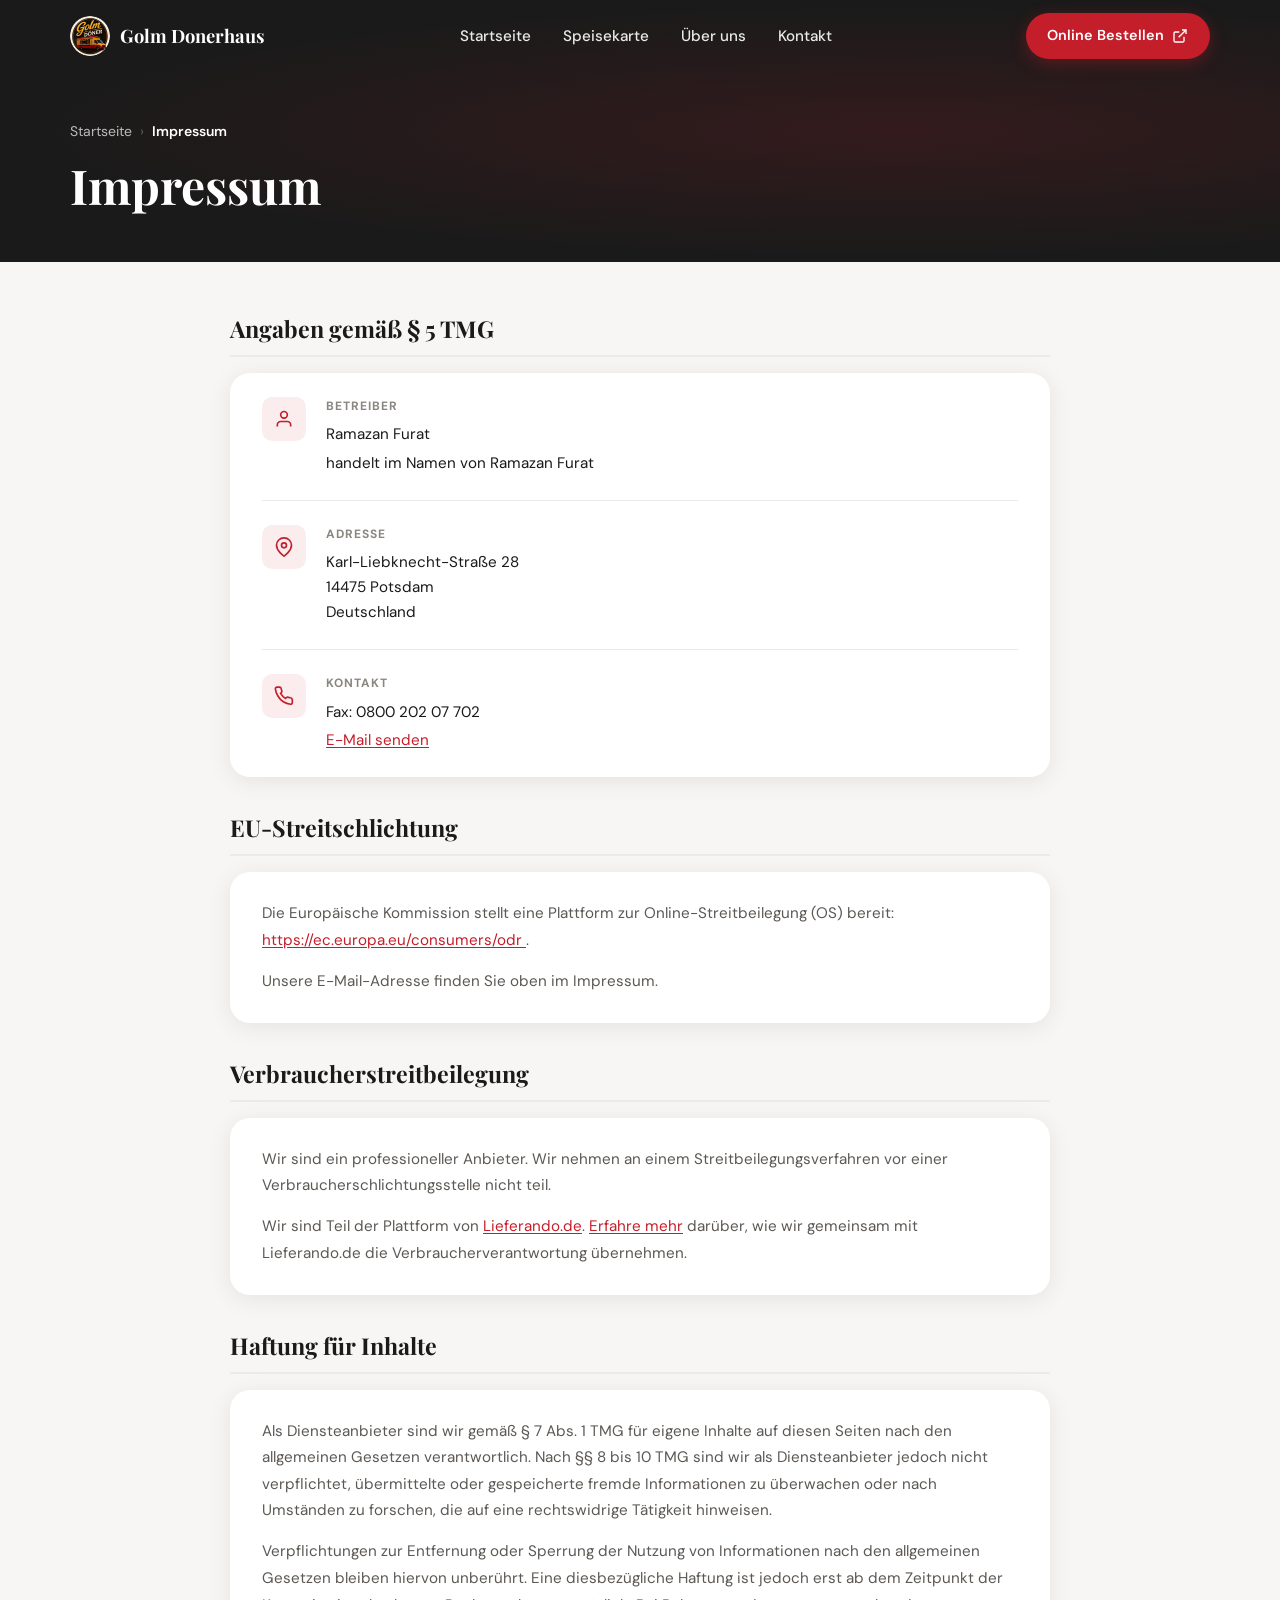
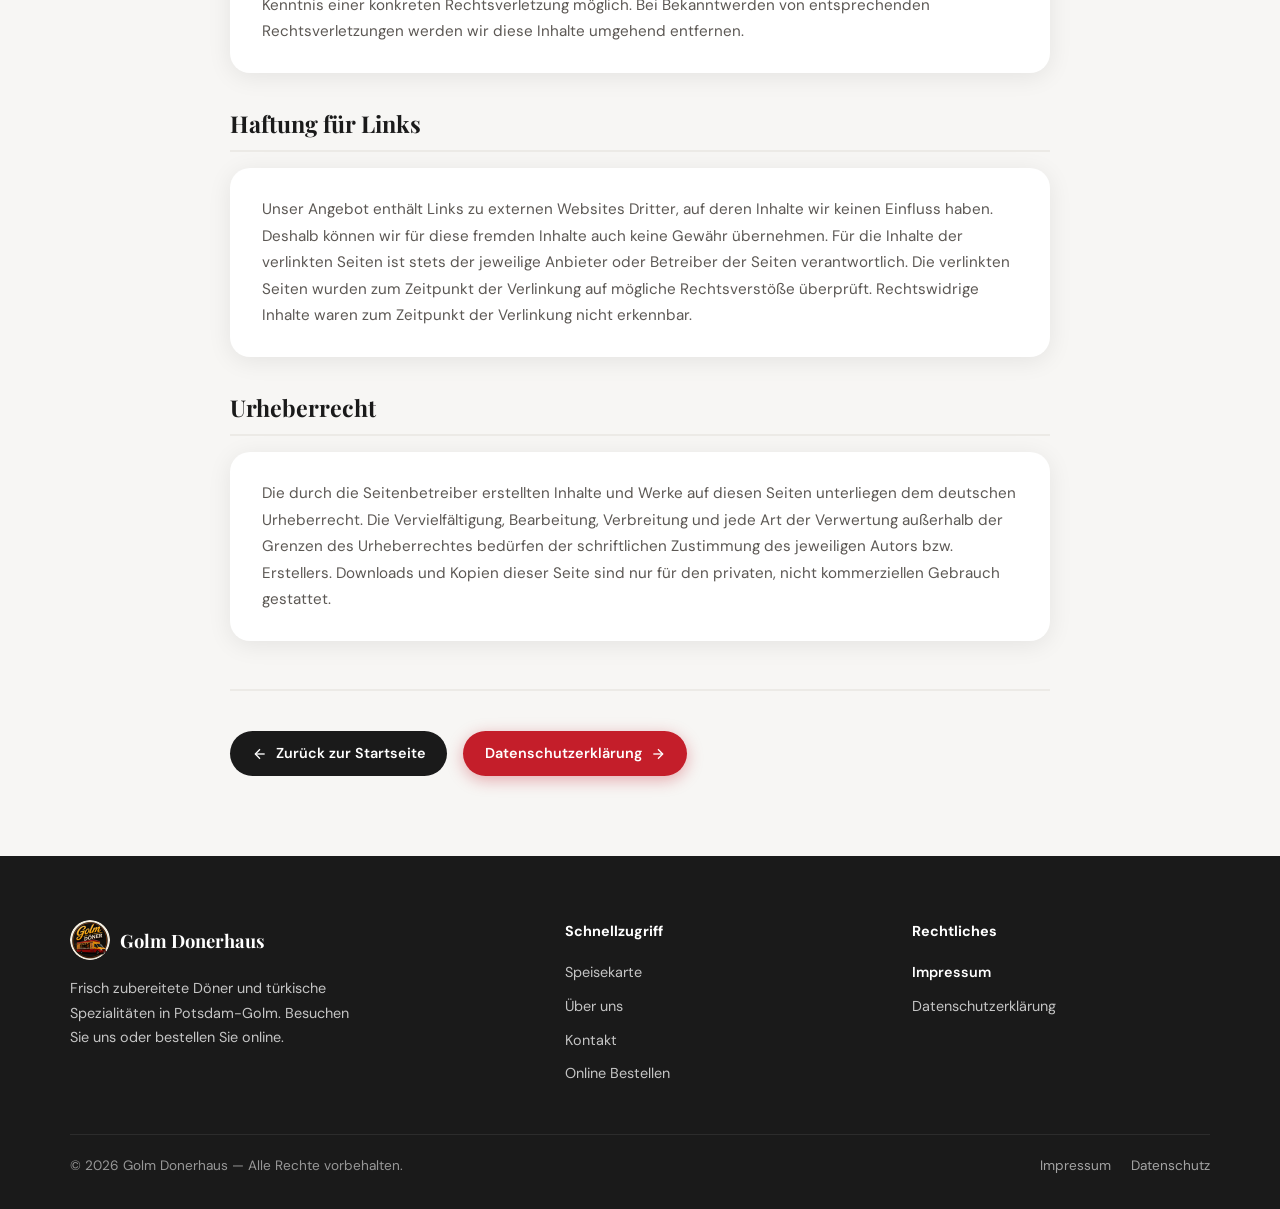
==== impressum/index.html @ 00833221 "Add Impressum and Datenschutzerklärung pages with Ramazan Furat info" ====
<!DOCTYPE html>
<html lang="de">
  <head>
    <meta charset="UTF-8" />
    <meta name="viewport" content="width=device-width, initial-scale=1.0" />
    <meta
      name="description"
      content="Impressum von Golm Donerhaus – Ramazan Furat, Karl-Liebknecht-Straße 28, 14475 Potsdam."
    />
    <title>Impressum | Golm Donerhaus</title>
    <link rel="icon" href="../images/logo-circle.png" type="image/png" />
    <link rel="apple-touch-icon" href="../images/logo-circle.png" />
    <link rel="preconnect" href="https://fonts.googleapis.com" />
    <link rel="preconnect" href="https://fonts.gstatic.com" crossorigin />
    <link
      href="https://fonts.googleapis.com/css2?family=DM+Sans:ital,opsz,wght@0,9..40,400;0,9..40,500;0,9..40,600;0,9..40,700;1,9..40,400&family=Playfair+Display:wght@600;700&display=swap"
      rel="stylesheet"
    />
    <link rel="stylesheet" href="../css/style.css" />
    <link rel="stylesheet" href="../css/legal.css" />
  </head>
  <body>
    <header class="site-header scrolled">
      <div class="container header-inner">
        <a href="../" class="logo">
          <img
            class="logo-mark"
            src="../images/logo-circle.png"
            alt="Golm Donerhaus"
            width="40"
            height="40"
          />
          <span>Golm Donerhaus</span>
        </a>

        <button
          class="nav-toggle"
          type="button"
          aria-label="Menü öffnen"
          aria-expanded="false"
        >
          <span></span>
          <span></span>
          <span></span>
        </button>

        <nav class="nav-links" aria-label="Hauptnavigation">
          <a href="../">Startseite</a>
          <a href="../#speisekarte">Speisekarte</a>
          <a href="../#ueber-uns">Über uns</a>
          <a href="../#kontakt">Kontakt</a>
          <a class="btn btn-primary btn-order-mobile" id="order-link-mobile" href="https://www.lieferando.de/speisekarte/golm-dner-haus?shipping=pickup" target="_blank" rel="noopener noreferrer">Online Bestellen</a>
        </nav>

        <a class="btn btn-primary header-cta-desktop" id="order-link-desktop" href="https://www.lieferando.de/speisekarte/golm-dner-haus?shipping=pickup" target="_blank" rel="noopener noreferrer">
          Online Bestellen
          <svg xmlns="http://www.w3.org/2000/svg" viewBox="0 0 24 24" fill="none" stroke="currentColor" stroke-width="2" aria-hidden="true">
            <path d="M18 13v6a2 2 0 0 1-2 2H5a2 2 0 0 1-2-2V8a2 2 0 0 1 2-2h6"></path>
            <polyline points="15 3 21 3 21 9"></polyline>
            <line x1="10" y1="14" x2="21" y2="3"></line>
          </svg>
        </a>
      </div>
    </header>

    <main class="legal-main">
      <div class="legal-hero">
        <div class="container">
          <nav class="breadcrumb" aria-label="Brotkrümel">
            <a href="../">Startseite</a>
            <span aria-hidden="true">›</span>
            <span aria-current="page">Impressum</span>
          </nav>
          <h1>Impressum</h1>
        </div>
      </div>

      <div class="container legal-content">

        <section class="legal-section">
          <h2>Angaben gemäß § 5 TMG</h2>
          <div class="legal-card">
            <div class="legal-info-row">
              <div class="legal-icon" aria-hidden="true">
                <svg xmlns="http://www.w3.org/2000/svg" viewBox="0 0 24 24" fill="none" stroke="currentColor" stroke-width="2">
                  <path d="M20 21v-2a4 4 0 0 0-4-4H8a4 4 0 0 0-4 4v2"></path>
                  <circle cx="12" cy="7" r="4"></circle>
                </svg>
              </div>
              <div>
                <h3>Betreiber</h3>
                <p>Ramazan Furat</p>
                <p>handelt im Namen von Ramazan Furat</p>
              </div>
            </div>
            <div class="legal-info-row">
              <div class="legal-icon" aria-hidden="true">
                <svg xmlns="http://www.w3.org/2000/svg" viewBox="0 0 24 24" fill="none" stroke="currentColor" stroke-width="2">
                  <path d="M21 10c0 7-9 13-9 13s-9-6-9-13a9 9 0 0 1 18 0z"></path>
                  <circle cx="12" cy="10" r="3"></circle>
                </svg>
              </div>
              <div>
                <h3>Adresse</h3>
                <address>
                  Karl-Liebknecht-Straße 28<br />
                  14475 Potsdam<br />
                  Deutschland
                </address>
              </div>
            </div>
            <div class="legal-info-row">
              <div class="legal-icon" aria-hidden="true">
                <svg xmlns="http://www.w3.org/2000/svg" viewBox="0 0 24 24" fill="none" stroke="currentColor" stroke-width="2">
                  <path d="M22 16.92v3a2 2 0 0 1-2.18 2 19.79 19.79 0 0 1-8.63-3.07A19.5 19.5 0 0 1 4.69 12a19.79 19.79 0 0 1-3.07-8.67A2 2 0 0 1 3.6 1.27h3a2 2 0 0 1 2 1.72 12.84 12.84 0 0 0 .7 2.81 2 2 0 0 1-.45 2.11L7.91 8.91a16 16 0 0 0 6 6l1-1.06a2 2 0 0 1 2.11-.45 12.84 12.84 0 0 0 2.81.7A2 2 0 0 1 21.73 16l.19.92z"></path>
                </svg>
              </div>
              <div>
                <h3>Kontakt</h3>
                <p>Fax: 0800 202 07 702</p>
                <p>
                  <a href="mailto:info@golmdoenerhaus-potsdam.de" class="legal-link">E-Mail senden</a>
                </p>
              </div>
            </div>
          </div>
        </section>

        <section class="legal-section">
          <h2>EU-Streitschlichtung</h2>
          <div class="legal-card legal-card-plain">
            <p>
              Die Europäische Kommission stellt eine Plattform zur Online-Streitbeilegung (OS) bereit:
              <a href="https://ec.europa.eu/consumers/odr/" target="_blank" rel="noopener noreferrer" class="legal-link">
                https://ec.europa.eu/consumers/odr
              </a>.
            </p>
            <p>
              Unsere E-Mail-Adresse finden Sie oben im Impressum.
            </p>
          </div>
        </section>

        <section class="legal-section">
          <h2>Verbraucherstreitbeilegung</h2>
          <div class="legal-card legal-card-plain">
            <p>
              Wir sind ein professioneller Anbieter. Wir nehmen an einem Streitbeilegungsverfahren vor einer
              Verbraucherschlichtungsstelle nicht teil.
            </p>
            <p>
              Wir sind Teil der Plattform von
              <a href="https://www.lieferando.de" target="_blank" rel="noopener noreferrer" class="legal-link">Lieferando.de</a>.
              <a href="https://www.lieferando.de/kundenservice/artikel/welchen-status-haben-die-gelisteten-restaurants?stripMe=true"
                target="_blank" rel="noopener noreferrer" class="legal-link">Erfahre mehr</a>
              darüber, wie wir gemeinsam mit Lieferando.de die Verbraucherverantwortung übernehmen.
            </p>
          </div>
        </section>

        <section class="legal-section">
          <h2>Haftung für Inhalte</h2>
          <div class="legal-card legal-card-plain">
            <p>
              Als Diensteanbieter sind wir gemäß § 7 Abs. 1 TMG für eigene Inhalte auf diesen Seiten nach den
              allgemeinen Gesetzen verantwortlich. Nach §§ 8 bis 10 TMG sind wir als Diensteanbieter jedoch nicht
              verpflichtet, übermittelte oder gespeicherte fremde Informationen zu überwachen oder nach Umständen
              zu forschen, die auf eine rechtswidrige Tätigkeit hinweisen.
            </p>
            <p>
              Verpflichtungen zur Entfernung oder Sperrung der Nutzung von Informationen nach den allgemeinen
              Gesetzen bleiben hiervon unberührt. Eine diesbezügliche Haftung ist jedoch erst ab dem Zeitpunkt der
              Kenntnis einer konkreten Rechtsverletzung möglich. Bei Bekanntwerden von entsprechenden
              Rechtsverletzungen werden wir diese Inhalte umgehend entfernen.
            </p>
          </div>
        </section>

        <section class="legal-section">
          <h2>Haftung für Links</h2>
          <div class="legal-card legal-card-plain">
            <p>
              Unser Angebot enthält Links zu externen Websites Dritter, auf deren Inhalte wir keinen Einfluss
              haben. Deshalb können wir für diese fremden Inhalte auch keine Gewähr übernehmen. Für die Inhalte
              der verlinkten Seiten ist stets der jeweilige Anbieter oder Betreiber der Seiten verantwortlich.
              Die verlinkten Seiten wurden zum Zeitpunkt der Verlinkung auf mögliche Rechtsverstöße überprüft.
              Rechtswidrige Inhalte waren zum Zeitpunkt der Verlinkung nicht erkennbar.
            </p>
          </div>
        </section>

        <section class="legal-section">
          <h2>Urheberrecht</h2>
          <div class="legal-card legal-card-plain">
            <p>
              Die durch die Seitenbetreiber erstellten Inhalte und Werke auf diesen Seiten unterliegen dem
              deutschen Urheberrecht. Die Vervielfältigung, Bearbeitung, Verbreitung und jede Art der Verwertung
              außerhalb der Grenzen des Urheberrechtes bedürfen der schriftlichen Zustimmung des jeweiligen
              Autors bzw. Erstellers. Downloads und Kopien dieser Seite sind nur für den privaten, nicht
              kommerziellen Gebrauch gestattet.
            </p>
          </div>
        </section>

        <div class="legal-back">
          <a href="../" class="btn btn-dark">
            <svg xmlns="http://www.w3.org/2000/svg" viewBox="0 0 24 24" fill="none" stroke="currentColor" stroke-width="2" aria-hidden="true" style="width:16px;height:16px;">
              <line x1="19" y1="12" x2="5" y2="12"></line>
              <polyline points="12 19 5 12 12 5"></polyline>
            </svg>
            Zurück zur Startseite
          </a>
          <a href="../datenschutz/" class="btn btn-primary">
            Datenschutzerklärung
            <svg xmlns="http://www.w3.org/2000/svg" viewBox="0 0 24 24" fill="none" stroke="currentColor" stroke-width="2" aria-hidden="true" style="width:16px;height:16px;">
              <line x1="5" y1="12" x2="19" y2="12"></line>
              <polyline points="12 5 19 12 12 19"></polyline>
            </svg>
          </a>
        </div>

      </div>
    </main>

    <footer class="site-footer">
      <div class="container">
        <div class="footer-grid">
          <div class="footer-brand">
            <a href="../" class="logo">
              <img
                class="logo-mark"
                src="../images/logo-circle.png"
                alt="Golm Donerhaus"
                width="40"
                height="40"
              />
              <span>Golm Donerhaus</span>
            </a>
            <p>
              Frisch zubereitete Döner und türkische Spezialitäten in Potsdam-Golm.
              Besuchen Sie uns oder bestellen Sie online.
            </p>
          </div>
          <div class="footer-col">
            <h4>Schnellzugriff</h4>
            <ul>
              <li><a href="../#speisekarte">Speisekarte</a></li>
              <li><a href="../#ueber-uns">Über uns</a></li>
              <li><a href="../#kontakt">Kontakt</a></li>
              <li><a href="https://www.lieferando.de/speisekarte/golm-dner-haus?shipping=pickup" target="_blank" rel="noopener noreferrer">Online Bestellen</a></li>
            </ul>
          </div>
          <div class="footer-col">
            <h4>Rechtliches</h4>
            <ul>
              <li><a href="../impressum/" class="active-link">Impressum</a></li>
              <li><a href="../datenschutz/">Datenschutzerklärung</a></li>
            </ul>
          </div>
        </div>
        <div class="footer-bottom">
          <span>© 2026 Golm Donerhaus — Alle Rechte vorbehalten.</span>
          <span class="footer-legal-links">
            <a href="../impressum/">Impressum</a>
            <a href="../datenschutz/">Datenschutz</a>
          </span>
        </div>
      </div>
    </footer>

    <div class="nav-backdrop" id="nav-backdrop"></div>
    <script src="../js/site-base.js"></script>
    <script>
      // Simple nav toggle for sub-pages
      const toggle = document.querySelector('.nav-toggle');
      const nav = document.querySelector('.nav-links');
      const backdrop = document.getElementById('nav-backdrop');
      const closeNav = () => {
        nav?.classList.remove('open');
        backdrop?.classList.remove('open');
        toggle?.setAttribute('aria-expanded', 'false');
        document.body.classList.remove('nav-open');
      };
      toggle?.addEventListener('click', () => {
        const open = nav?.classList.toggle('open');
        backdrop?.classList.toggle('open', open);
        toggle.setAttribute('aria-expanded', open ? 'true' : 'false');
        document.body.classList.toggle('nav-open', open);
      });
      backdrop?.addEventListener('click', closeNav);
      document.querySelectorAll('.nav-links a').forEach(a => a.addEventListener('click', closeNav));

      // Scroll header
      const header = document.querySelector('.site-header');
      window.addEventListener('scroll', () => {
        header?.classList.toggle('scrolled', window.scrollY > 40);
      }, { passive: true });
    </script>
  </body>
</html>
---- css/style.css ----
:root {
  --red: #c41e2a;
  --red-dark: #9e1520;
  --red-light: #e83545;
  --orange: #e85d2c;
  --dark: #1a1a1a;
  --dark-soft: #2d2d2d;
  --gray-100: #f7f6f4;
  --gray-200: #eceae6;
  --gray-400: #8a8680;
  --gray-600: #5c5854;
  --white: #ffffff;
  --shadow: 0 4px 24px rgba(0, 0, 0, 0.08);
  --shadow-lg: 0 12px 48px rgba(0, 0, 0, 0.12);
  --radius: 12px;
  --radius-lg: 20px;
  --font-sans: "DM Sans", system-ui, sans-serif;
  --font-serif: "Playfair Display", Georgia, serif;
  --header-h: 72px;
}

*,
*::before,
*::after {
  box-sizing: border-box;
  margin: 0;
  padding: 0;
}

html {
  scroll-behavior: smooth;
  scroll-padding-top: calc(var(--header-h) + 16px);
}

body {
  font-family: var(--font-sans);
  color: var(--dark);
  background: var(--white);
  line-height: 1.6;
  -webkit-font-smoothing: antialiased;
}

body.nav-open {
  overflow: hidden;
}

img {
  max-width: 100%;
  height: auto;
  display: block;
}

a {
  color: inherit;
  text-decoration: none;
}

ul {
  list-style: none;
}

.container {
  width: min(1140px, 100% - 2rem);
  margin-inline: auto;
}

/* Header */
.site-header {
  position: fixed;
  top: 0;
  left: 0;
  right: 0;
  z-index: 1000;
  height: var(--header-h);
  transition: background 0.3s, box-shadow 0.3s, backdrop-filter 0.3s;
}

.site-header.scrolled {
  background: rgba(26, 26, 26, 0.92);
  backdrop-filter: blur(12px);
  box-shadow: 0 2px 20px rgba(0, 0, 0, 0.15);
}

/* Navigation Backdrop Overlay */
.nav-backdrop {
  position: fixed;
  inset: 0;
  background: rgba(0, 0, 0, 0.6);
  backdrop-filter: blur(4px);
  z-index: 999;
  opacity: 0;
  visibility: hidden;
  transition: opacity 0.3s ease, visibility 0.3s ease;
}

.nav-backdrop.open {
  opacity: 1;
  visibility: visible;
}

.header-inner {
  display: flex;
  align-items: center;
  justify-content: space-between;
  height: var(--header-h);
  gap: 1rem;
}

.logo {
  display: flex;
  align-items: center;
  gap: 0.65rem;
  font-family: var(--font-serif);
  font-size: 1.15rem;
  font-weight: 700;
  color: var(--white);
  white-space: nowrap;
}

.logo-mark {
  width: 40px;
  height: 40px;
  border-radius: 50%;
  object-fit: cover;
  flex-shrink: 0;
  display: block;
}

.nav-links {
  display: flex;
  align-items: center;
  gap: 2rem;
}

.nav-links a {
  color: rgba(255, 255, 255, 0.9);
  font-size: 0.95rem;
  font-weight: 500;
  transition: color 0.2s;
}

.nav-links a:hover {
  color: var(--white);
}

.nav-toggle {
  display: none;
  flex-direction: column;
  gap: 5px;
  background: none;
  border: none;
  cursor: pointer;
  padding: 8px;
  z-index: 1002;
}

.nav-toggle span {
  display: block;
  width: 24px;
  height: 2px;
  background: var(--white);
  border-radius: 2px;
  transition: transform 0.3s, opacity 0.3s;
}

.nav-toggle[aria-expanded="true"] span:nth-child(1) {
  transform: translateY(7px) rotate(45deg);
}

.nav-toggle[aria-expanded="true"] span:nth-child(2) {
  opacity: 0;
}

.nav-toggle[aria-expanded="true"] span:nth-child(3) {
  transform: translateY(-7px) rotate(-45deg);
}

.btn {
  display: inline-flex;
  align-items: center;
  justify-content: center;
  gap: 0.5rem;
  padding: 0.7rem 1.35rem;
  border-radius: 999px;
  font-weight: 600;
  font-size: 0.9rem;
  border: none;
  cursor: pointer;
  transition: transform 0.2s, box-shadow 0.2s, background 0.2s;
  white-space: nowrap;
}

.btn:hover {
  transform: translateY(-1px);
}

.btn-primary {
  background: var(--red);
  color: var(--white);
  box-shadow: 0 4px 16px rgba(196, 30, 42, 0.35);
}

.btn-primary:hover {
  background: var(--red-light);
}

.btn-outline {
  background: rgba(255, 255, 255, 0.12);
  color: var(--white);
  border: 1.5px solid rgba(255, 255, 255, 0.5);
  backdrop-filter: blur(4px);
}

.btn-outline:hover {
  background: rgba(255, 255, 255, 0.2);
  border-color: var(--white);
}

.btn-dark {
  background: var(--dark);
  color: var(--white);
}

.btn-dark:hover {
  background: var(--dark-soft);
}

.btn svg {
  width: 16px;
  height: 16px;
}

/* Hero */
.hero {
  position: relative;
  min-height: 100svh;
  display: flex;
  align-items: center;
  padding-top: var(--header-h);
  overflow: hidden;
}

.hero-bg {
  position: absolute;
  inset: 0;
  background: url("../images/hero/truck.png") center / cover no-repeat;
}

.hero-bg::after {
  content: "";
  position: absolute;
  inset: 0;
  background: linear-gradient(
    105deg,
    rgba(26, 26, 26, 0.88) 0%,
    rgba(26, 26, 26, 0.55) 45%,
    rgba(26, 26, 26, 0.35) 100%
  );
}

.hero-content {
  position: relative;
  z-index: 1;
  padding: 3rem 0 5rem;
  max-width: 640px;
}

.hero-badge {
  display: inline-flex;
  align-items: center;
  gap: 0.4rem;
  padding: 0.4rem 0.9rem;
  background: rgba(255, 255, 255, 0.12);
  border: 1px solid rgba(255, 255, 255, 0.2);
  border-radius: 999px;
  color: var(--white);
  font-size: 0.85rem;
  margin-bottom: 1.25rem;
  backdrop-filter: blur(8px);
}

.hero-badge svg {
  width: 14px;
  height: 14px;
  color: var(--red-light);
}

.hero h1 {
  font-family: var(--font-serif);
  font-size: clamp(2.5rem, 6vw, 4rem);
  font-weight: 700;
  color: var(--white);
  line-height: 1.1;
  margin-bottom: 1rem;
}

.hero h1 .accent {
  color: var(--orange);
}

.hero-text {
  color: rgba(255, 255, 255, 0.88);
  font-size: 1.05rem;
  max-width: 520px;
  margin-bottom: 2rem;
}

.hero-actions {
  display: flex;
  flex-wrap: wrap;
  gap: 0.75rem;
  margin-bottom: 2.5rem;
}

.hero-meta {
  display: flex;
  flex-wrap: wrap;
  gap: 1.5rem 2.5rem;
  color: rgba(255, 255, 255, 0.85);
  font-size: 0.9rem;
}

.hero-meta-item {
  display: flex;
  align-items: center;
  gap: 0.5rem;
}

.hero-meta svg {
  width: 18px;
  height: 18px;
  color: var(--red-light);
  flex-shrink: 0;
}

/* Section common */
.section {
  padding: 5rem 0;
}

.section-label {
  display: block;
  font-size: 0.75rem;
  font-weight: 700;
  letter-spacing: 0.12em;
  text-transform: uppercase;
  color: var(--red);
  margin-bottom: 0.5rem;
}

.section-title {
  font-family: var(--font-serif);
  font-size: clamp(2rem, 4vw, 2.75rem);
  font-weight: 700;
  color: var(--dark);
  margin-bottom: 0.75rem;
}

.section-subtitle {
  color: var(--gray-600);
  font-size: 1.05rem;
  max-width: 560px;
}

.section-header {
  text-align: center;
  margin-bottom: 3rem;
}

.section-header .section-subtitle {
  margin-inline: auto;
}

/* Menu */
.menu-section {
  background: var(--gray-100);
}

.menu-nav-wrap {
  position: sticky;
  top: var(--header-h);
  z-index: 50;
  background: var(--gray-100);
  padding: 1rem 0;
  margin-bottom: 2rem;
  border-bottom: 1px solid var(--gray-200);
}

.menu-nav {
  display: flex;
  gap: 0.5rem;
  overflow-x: auto;
  padding-bottom: 0.25rem;
  scrollbar-width: none;
  -ms-overflow-style: none;
}

.menu-nav::-webkit-scrollbar {
  display: none;
}

.menu-pill {
  flex-shrink: 0;
  padding: 0.55rem 1.1rem;
  border-radius: 999px;
  border: none;
  background: var(--white);
  color: var(--gray-600);
  font-family: inherit;
  font-size: 0.875rem;
  font-weight: 600;
  cursor: pointer;
  box-shadow: var(--shadow);
  transition: background 0.2s, color 0.2s, transform 0.2s;
}

.menu-pill:hover {
  color: var(--dark);
}

.menu-pill.active {
  background: var(--red);
  color: var(--white);
}

.menu-panel {
  display: grid;
  grid-template-columns: 1fr 1.15fr;
  gap: 2.5rem;
  align-items: start;
  background: var(--white);
  border-radius: var(--radius-lg);
  padding: 2rem;
  box-shadow: var(--shadow);
}

.menu-panel-visual {
  position: sticky;
  top: calc(var(--header-h) + 5rem);
}

.menu-panel-visual img {
  border-radius: var(--radius);
  aspect-ratio: 4/3;
  object-fit: cover;
  width: 100%;
  transition: opacity 0.25s ease;
}

.menu-panel-visual img.is-changing {
  opacity: 0.6;
}

.menu-category-title {
  font-family: var(--font-serif);
  font-size: 1.75rem;
  margin-bottom: 1.25rem;
  color: var(--dark);
}

.menu-panel-content {
  min-height: 280px;
}

.menu-list {
  display: flex;
  flex-direction: column;
}

.menu-item {
  display: flex;
  justify-content: space-between;
  align-items: flex-start;
  gap: 1rem;
  padding: 1rem 0;
  border-bottom: 1px solid var(--gray-200);
}

.menu-item:last-child {
  border-bottom: none;
}

.menu-item-name {
  display: block;
  font-weight: 600;
  font-size: 1rem;
  color: var(--dark);
}

.menu-item-desc {
  display: block;
  font-size: 0.85rem;
  color: var(--gray-400);
  margin-top: 0.15rem;
}

.menu-item-price {
  font-weight: 700;
  color: var(--red);
  font-size: 1rem;
  white-space: nowrap;
}

.menu-cta {
  text-align: center;
  margin-top: 2rem;
}

.menu-cta p {
  color: var(--gray-600);
  margin-bottom: 1rem;
}

/* About */
.about-grid {
  display: grid;
  grid-template-columns: 1fr 1fr;
  gap: 4rem;
  align-items: center;
}

.about-text p {
  color: var(--gray-600);
  margin-bottom: 1rem;
}

.features-grid {
  display: grid;
  grid-template-columns: 1fr 1fr;
  gap: 1.25rem;
  margin-top: 2rem;
}

.feature-card {
  padding: 1.25rem;
  background: var(--gray-100);
  border-radius: var(--radius);
}

.feature-icon {
  font-size: 1.5rem;
  margin-bottom: 0.5rem;
}

.feature-card h4 {
  font-size: 0.95rem;
  margin-bottom: 0.25rem;
}

.feature-card p {
  font-size: 0.85rem;
  color: var(--gray-400);
  margin: 0;
}

.about-gallery-duo {
  display: flex;
  flex-direction: column;
  gap: 1rem;
}

.about-gallery-duo img {
  border-radius: var(--radius-lg);
  object-fit: cover;
  width: 100%;
  aspect-ratio: 16/10;
}

/* Contact */
.contact-section {
  background: var(--gray-100);
}

.contact-grid {
  display: grid;
  grid-template-columns: 1.2fr 1fr;
  gap: 2.5rem;
  align-items: start;
}

.map-wrap {
  border-radius: var(--radius-lg);
  overflow: hidden;
  box-shadow: var(--shadow-lg);
  min-height: 380px;
  background: var(--gray-200);
}

.map-wrap iframe {
  width: 100%;
  height: 100%;
  min-height: 380px;
  border: 0;
}

.contact-cards {
  display: flex;
  flex-direction: column;
  gap: 1rem;
}

.contact-card {
  display: flex;
  gap: 1rem;
  padding: 1.25rem 1.5rem;
  background: var(--white);
  border-radius: var(--radius);
  box-shadow: var(--shadow);
}

.contact-card-icon {
  width: 44px;
  height: 44px;
  border-radius: 10px;
  background: rgba(196, 30, 42, 0.1);
  color: var(--red);
  display: grid;
  place-items: center;
  flex-shrink: 0;
}

.contact-card-icon svg {
  width: 20px;
  height: 20px;
}

.contact-card h4 {
  font-size: 0.8rem;
  font-weight: 700;
  text-transform: uppercase;
  letter-spacing: 0.05em;
  color: var(--gray-400);
  margin-bottom: 0.2rem;
}

.contact-card p,
.contact-card a {
  font-size: 0.95rem;
  color: var(--dark);
}

.contact-card a:hover {
  color: var(--red);
}

.contact-actions {
  display: flex;
  flex-wrap: wrap;
  gap: 0.75rem;
  margin-top: 0.5rem;
}

/* Footer */
.site-footer {
  background: var(--dark);
  color: rgba(255, 255, 255, 0.75);
  padding: 4rem 0 2rem;
}

.footer-grid {
  display: grid;
  grid-template-columns: 1.5fr 1fr 1fr;
  gap: 3rem;
  margin-bottom: 3rem;
}

.footer-brand .logo {
  margin-bottom: 1rem;
}

.footer-brand p {
  font-size: 0.9rem;
  line-height: 1.7;
  max-width: 280px;
}

.footer-col h4 {
  color: var(--white);
  font-size: 0.9rem;
  margin-bottom: 1rem;
}

.footer-col ul {
  display: flex;
  flex-direction: column;
  gap: 0.5rem;
}

.footer-col a {
  font-size: 0.9rem;
  transition: color 0.2s;
}

.footer-col a:hover {
  color: var(--white);
}

.footer-legal {
  padding-top: 2rem;
  margin-top: 0.5rem;
  border-top: 1px solid rgba(255, 255, 255, 0.1);
  font-size: 0.8rem;
  line-height: 1.65;
  color: rgba(255, 255, 255, 0.55);
  max-width: 52rem;
}

.footer-legal p + p {
  margin-top: 0.75rem;
}

.footer-legal a {
  color: rgba(255, 255, 255, 0.8);
  text-decoration: underline;
  text-underline-offset: 2px;
}

.footer-legal a:hover {
  color: var(--white);
}

.footer-bottom {
  padding-top: 1.25rem;
  margin-top: 1.25rem;
  border-top: 1px solid rgba(255, 255, 255, 0.08);
  display: flex;
  flex-wrap: wrap;
  justify-content: space-between;
  align-items: center;
  gap: 0.5rem;
  font-size: 0.85rem;
  color: rgba(255, 255, 255, 0.55);
}

.footer-legal-links {
  display: flex;
  gap: 1.25rem;
  font-size: 0.85rem;
}

.footer-legal-links a {
  color: rgba(255, 255, 255, 0.6);
  transition: color 0.2s;
}

.footer-legal-links a:hover {
  color: var(--white);
}

.footer-col a {
  color: rgba(255, 255, 255, 0.75);
  font-size: 0.9rem;
  transition: color 0.2s;
}

.footer-col a:hover {
  color: var(--white);
}

/* Responsive */
@media (max-width: 900px) {
  .menu-panel {
    grid-template-columns: 1fr;
  }

  .menu-panel-visual {
    position: static;
  }

  .about-grid,
  .contact-grid,
  .footer-grid {
    grid-template-columns: 1fr;
  }

  .about-gallery {
    order: -1;
  }

  .features-grid {
    grid-template-columns: 1fr;
  }
}

@media (max-width: 768px) {
  .nav-toggle {
    display: flex;
  }

  .nav-links {
    position: fixed;
    top: 0;
    bottom: 0;
    right: 0;
    left: auto;
    width: 300px;
    max-width: 85vw;
    height: 100vh;
    flex-direction: column;
    align-items: stretch;
    padding: 5rem 2rem 2rem;
    gap: 0;
    background: var(--dark);
    z-index: 1001;
    transform: translateX(100%);
    transition: transform 0.35s ease;
    box-shadow: -5px 0 25px rgba(0, 0, 0, 0.3);
  }

  .nav-links.open {
    transform: translateX(0);
  }

  .nav-links a {
    padding: 1rem 0;
    font-size: 1.1rem;
    border-bottom: 1px solid rgba(255, 255, 255, 0.08);
  }

  .header-cta-desktop {
    display: none;
  }

  .nav-links .btn-order-mobile {
    display: inline-flex;
    margin-top: 1.5rem;
    width: 100%;
    justify-content: center;
  }

  .hero-content {
    padding-bottom: 3rem;
  }

  .section {
    padding: 3.5rem 0;
  }

  .menu-panel {
    padding: 1.25rem;
  }
}

@media (min-width: 769px) {
  .nav-links .btn-order-mobile {
    display: none;
  }
}
---- css/legal.css ----
/* ========================================
   Legal Pages Styles (Impressum, Datenschutz)
   ======================================== */

/* Hero banner for legal pages */
.legal-hero {
  background: var(--dark);
  padding: calc(var(--header-h) + 3rem) 0 3rem;
  position: relative;
  overflow: hidden;
}

.legal-hero::before {
  content: "";
  position: absolute;
  inset: 0;
  background: radial-gradient(ellipse at 70% 50%, rgba(196, 30, 42, 0.15) 0%, transparent 70%);
  pointer-events: none;
}

.legal-hero .container {
  position: relative;
  z-index: 1;
}

.breadcrumb {
  display: flex;
  align-items: center;
  gap: 0.5rem;
  margin-bottom: 1rem;
  font-size: 0.875rem;
  color: rgba(255, 255, 255, 0.55);
}

.breadcrumb a {
  color: rgba(255, 255, 255, 0.7);
  text-decoration: none;
  transition: color 0.2s;
}

.breadcrumb a:hover {
  color: var(--white);
}

.breadcrumb span[aria-hidden] {
  color: rgba(255, 255, 255, 0.3);
}

.breadcrumb [aria-current="page"] {
  color: var(--white);
  font-weight: 600;
}

.legal-hero h1 {
  font-family: var(--font-serif);
  font-size: clamp(2rem, 5vw, 3rem);
  font-weight: 700;
  color: var(--white);
  line-height: 1.15;
}

/* Main content area */
.legal-main {
  min-height: 100vh;
  background: var(--gray-100);
}

.legal-content {
  padding: 3rem 0 5rem;
  max-width: 820px;
  margin-inline: auto;
}

/* Table of contents */
.legal-toc {
  background: var(--white);
  border-radius: var(--radius-lg);
  padding: 1.75rem 2rem;
  margin-bottom: 2.5rem;
  box-shadow: var(--shadow);
  border-left: 4px solid var(--red);
}

.legal-toc h2 {
  font-family: var(--font-serif);
  font-size: 1.1rem;
  font-weight: 700;
  color: var(--dark);
  margin-bottom: 0.75rem;
}

.legal-toc ol {
  padding-left: 1.25rem;
  display: flex;
  flex-direction: column;
  gap: 0.35rem;
}

.legal-toc li a {
  color: var(--red);
  font-size: 0.9rem;
  font-weight: 500;
  text-decoration: none;
  transition: color 0.2s;
}

.legal-toc li a:hover {
  color: var(--red-dark);
  text-decoration: underline;
}

/* Sections */
.legal-section {
  margin-bottom: 2rem;
  scroll-margin-top: calc(var(--header-h) + 1.5rem);
}

.legal-section > h2 {
  font-family: var(--font-serif);
  font-size: 1.45rem;
  font-weight: 700;
  color: var(--dark);
  margin-bottom: 1rem;
  padding-bottom: 0.5rem;
  border-bottom: 2px solid var(--gray-200);
}

/* Cards */
.legal-card {
  background: var(--white);
  border-radius: var(--radius-lg);
  padding: 0 2rem;
  box-shadow: var(--shadow);
  overflow: hidden;
}

.legal-card-plain {
  padding: 1.75rem 2rem;
}

.legal-card-plain p + p,
.legal-card-plain p + h3,
.legal-card-plain h3 + p,
.legal-card-plain p + ul {
  margin-top: 0.9rem;
}

.legal-card-plain h3 {
  font-size: 1rem;
  font-weight: 700;
  color: var(--dark);
  margin-top: 0.5rem;
}

.legal-card-plain p {
  color: var(--gray-600);
  font-size: 0.95rem;
  line-height: 1.75;
}

/* Info rows inside cards */
.legal-info-row {
  display: flex;
  align-items: flex-start;
  gap: 1.25rem;
  padding: 1.5rem 0;
  border-bottom: 1px solid var(--gray-200);
}

.legal-info-row:last-child {
  border-bottom: none;
}

.legal-icon {
  width: 44px;
  height: 44px;
  min-width: 44px;
  border-radius: 10px;
  background: rgba(196, 30, 42, 0.08);
  color: var(--red);
  display: grid;
  place-items: center;
  flex-shrink: 0;
}

.legal-icon svg {
  width: 20px;
  height: 20px;
}

.legal-info-row h3 {
  font-size: 0.75rem;
  font-weight: 700;
  text-transform: uppercase;
  letter-spacing: 0.08em;
  color: var(--gray-400);
  margin-bottom: 0.4rem;
}

.legal-info-row p,
.legal-info-row address {
  font-size: 0.95rem;
  color: var(--dark);
  font-style: normal;
  line-height: 1.65;
}

.legal-info-row p + p {
  margin-top: 0.2rem;
}

/* Links */
.legal-link {
  color: var(--red);
  text-decoration: underline;
  text-underline-offset: 2px;
  transition: color 0.2s;
  word-break: break-word;
}

.legal-link:hover {
  color: var(--red-dark);
}

/* Lists */
.legal-list {
  padding-left: 1.5rem;
  display: flex;
  flex-direction: column;
  gap: 0.4rem;
  color: var(--gray-600);
  font-size: 0.95rem;
  list-style: disc;
}

.legal-list li {
  line-height: 1.65;
}

/* Back button row */
.legal-back {
  display: flex;
  flex-wrap: wrap;
  gap: 1rem;
  margin-top: 3rem;
  padding-top: 2.5rem;
  border-top: 2px solid var(--gray-200);
}

/* Footer active link */
.active-link {
  color: var(--white) !important;
  font-weight: 600;
}

/* Footer legal links row */
.footer-legal-links {
  display: flex;
  gap: 1.25rem;
  font-size: 0.85rem;
}

.footer-legal-links a {
  color: rgba(255,255,255,0.6);
  transition: color 0.2s;
}

.footer-legal-links a:hover {
  color: var(--white);
}

/* ---- Responsive ---- */
@media (max-width: 768px) {
  .legal-hero {
    padding: calc(var(--header-h) + 2rem) 0 2rem;
  }

  .legal-content {
    padding: 2rem 0 4rem;
  }

  .legal-toc {
    padding: 1.25rem 1.25rem;
  }

  .legal-card {
    padding: 0 1.25rem;
  }

  .legal-card-plain {
    padding: 1.25rem;
  }

  .legal-info-row {
    flex-direction: column;
    gap: 0.75rem;
    padding: 1.25rem 0;
  }

  .legal-back {
    flex-direction: column;
  }

  .legal-back .btn {
    width: 100%;
    justify-content: center;
  }

  .footer-bottom {
    flex-direction: column;
    align-items: flex-start;
    gap: 0.5rem;
  }

  .legal-section > h2 {
    font-size: 1.25rem;
  }
}

@media (max-width: 480px) {
  .breadcrumb {
    font-size: 0.8rem;
  }

  .legal-toc ol {
    padding-left: 1rem;
  }
}
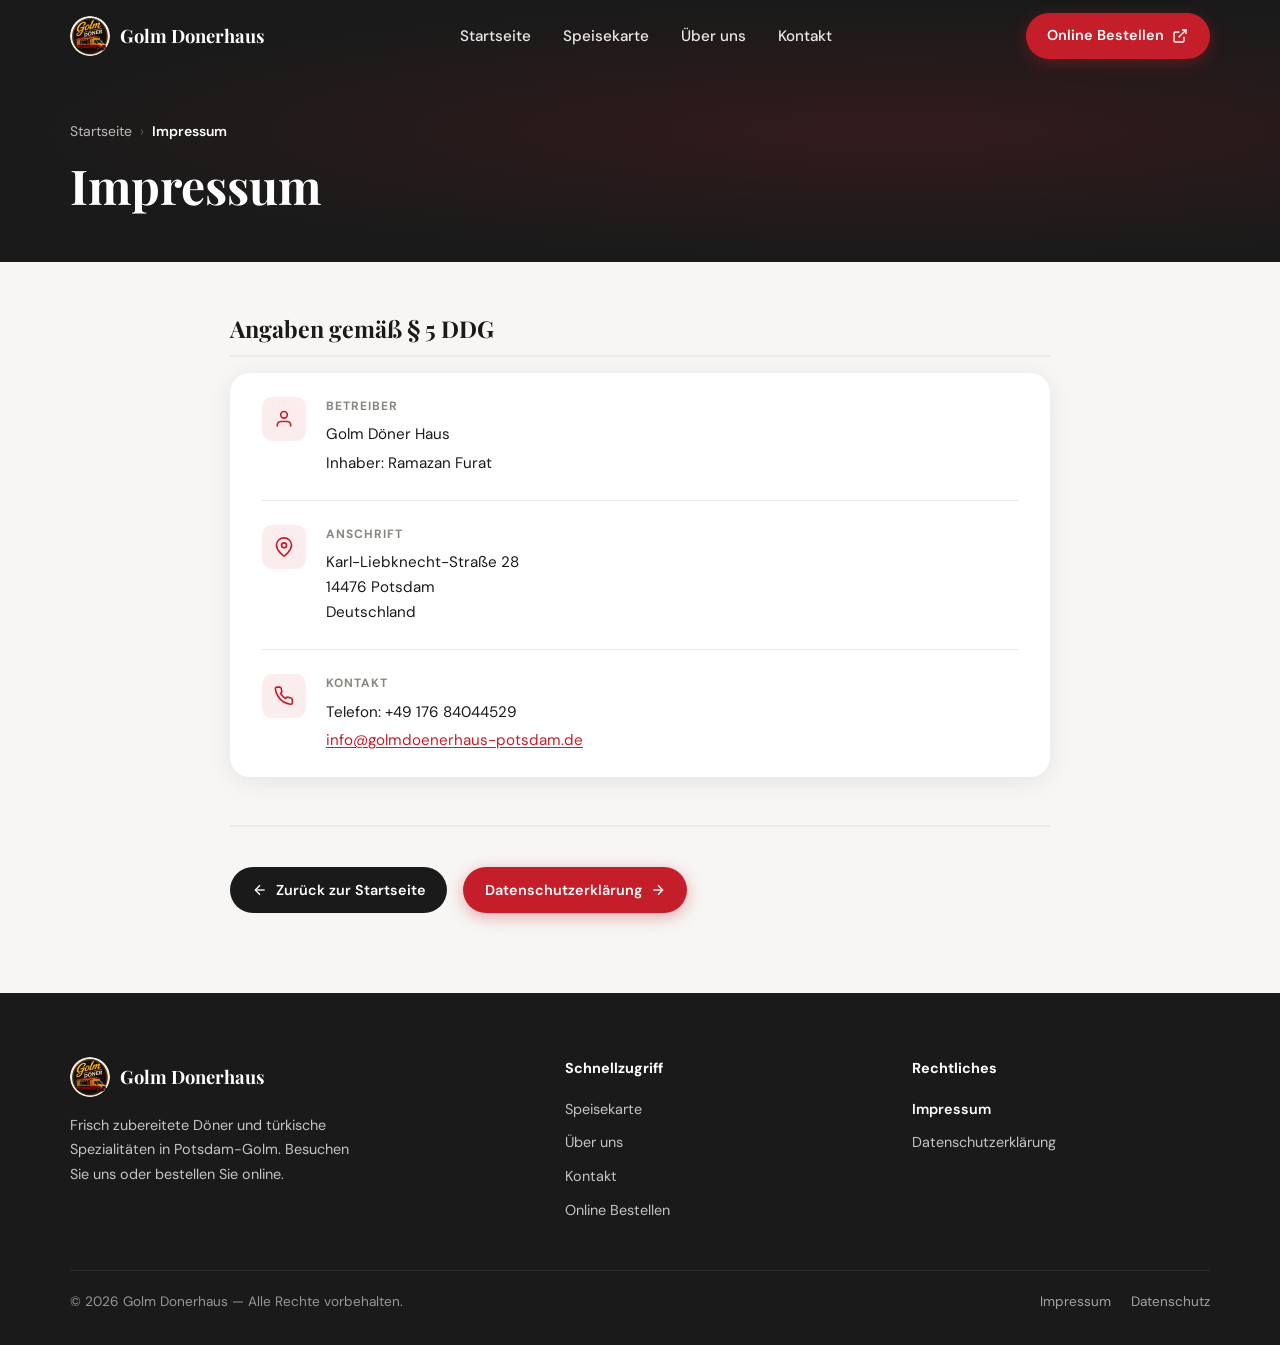
==== commit 08be5a13: "Impressum: sadece zorunlu bilgiler bırakıldı (§5 DDG, doğru adres ve iletişim)" ====
--- a/impressum/index.html
+++ b/impressum/index.html
@@ -5,9 +5,9 @@
     <meta name="viewport" content="width=device-width, initial-scale=1.0" />
     <meta
       name="description"
-      content="Impressum von Golm Donerhaus – Ramazan Furat, Karl-Liebknecht-Straße 28, 14475 Potsdam."
+      content="Impressum von Golm Döner Haus – Ramazan Furat, Karl-Liebknecht-Straße 28, 14476 Potsdam."
     />
-    <title>Impressum | Golm Donerhaus</title>
+    <title>Impressum | Golm Döner Haus</title>
     <link rel="icon" href="../images/logo-circle.png" type="image/png" />
     <link rel="apple-touch-icon" href="../images/logo-circle.png" />
     <link rel="preconnect" href="https://fonts.googleapis.com" />
@@ -26,7 +26,7 @@
           <img
             class="logo-mark"
             src="../images/logo-circle.png"
-            alt="Golm Donerhaus"
+            alt="Golm Döner Haus"
             width="40"
             height="40"
           />
@@ -78,7 +78,7 @@
       <div class="container legal-content">
 
         <section class="legal-section">
-          <h2>Angaben gemäß § 5 TMG</h2>
+          <h2>Angaben gemäß § 5 DDG</h2>
           <div class="legal-card">
             <div class="legal-info-row">
               <div class="legal-icon" aria-hidden="true">
@@ -89,8 +89,8 @@
               </div>
               <div>
                 <h3>Betreiber</h3>
-                <p>Ramazan Furat</p>
-                <p>handelt im Namen von Ramazan Furat</p>
+                <p>Golm Döner Haus</p>
+                <p>Inhaber: Ramazan Furat</p>
               </div>
             </div>
             <div class="legal-info-row">
@@ -101,10 +101,10 @@
                 </svg>
               </div>
               <div>
-                <h3>Adresse</h3>
+                <h3>Anschrift</h3>
                 <address>
                   Karl-Liebknecht-Straße 28<br />
-                  14475 Potsdam<br />
+                  14476 Potsdam<br />
                   Deutschland
                 </address>
               </div>
@@ -117,88 +117,12 @@
               </div>
               <div>
                 <h3>Kontakt</h3>
-                <p>Fax: 0800 202 07 702</p>
+                <p>Telefon: +49 176 84044529</p>
                 <p>
-                  <a href="mailto:info@golmdoenerhaus-potsdam.de" class="legal-link">E-Mail senden</a>
+                  <a href="mailto:info@golmdoenerhaus-potsdam.de" class="legal-link">info@golmdoenerhaus-potsdam.de</a>
                 </p>
               </div>
             </div>
-          </div>
-        </section>
-
-        <section class="legal-section">
-          <h2>EU-Streitschlichtung</h2>
-          <div class="legal-card legal-card-plain">
-            <p>
-              Die Europäische Kommission stellt eine Plattform zur Online-Streitbeilegung (OS) bereit:
-              <a href="https://ec.europa.eu/consumers/odr/" target="_blank" rel="noopener noreferrer" class="legal-link">
-                https://ec.europa.eu/consumers/odr
-              </a>.
-            </p>
-            <p>
-              Unsere E-Mail-Adresse finden Sie oben im Impressum.
-            </p>
-          </div>
-        </section>
-
-        <section class="legal-section">
-          <h2>Verbraucherstreitbeilegung</h2>
-          <div class="legal-card legal-card-plain">
-            <p>
-              Wir sind ein professioneller Anbieter. Wir nehmen an einem Streitbeilegungsverfahren vor einer
-              Verbraucherschlichtungsstelle nicht teil.
-            </p>
-            <p>
-              Wir sind Teil der Plattform von
-              <a href="https://www.lieferando.de" target="_blank" rel="noopener noreferrer" class="legal-link">Lieferando.de</a>.
-              <a href="https://www.lieferando.de/kundenservice/artikel/welchen-status-haben-die-gelisteten-restaurants?stripMe=true"
-                target="_blank" rel="noopener noreferrer" class="legal-link">Erfahre mehr</a>
-              darüber, wie wir gemeinsam mit Lieferando.de die Verbraucherverantwortung übernehmen.
-            </p>
-          </div>
-        </section>
-
-        <section class="legal-section">
-          <h2>Haftung für Inhalte</h2>
-          <div class="legal-card legal-card-plain">
-            <p>
-              Als Diensteanbieter sind wir gemäß § 7 Abs. 1 TMG für eigene Inhalte auf diesen Seiten nach den
-              allgemeinen Gesetzen verantwortlich. Nach §§ 8 bis 10 TMG sind wir als Diensteanbieter jedoch nicht
-              verpflichtet, übermittelte oder gespeicherte fremde Informationen zu überwachen oder nach Umständen
-              zu forschen, die auf eine rechtswidrige Tätigkeit hinweisen.
-            </p>
-            <p>
-              Verpflichtungen zur Entfernung oder Sperrung der Nutzung von Informationen nach den allgemeinen
-              Gesetzen bleiben hiervon unberührt. Eine diesbezügliche Haftung ist jedoch erst ab dem Zeitpunkt der
-              Kenntnis einer konkreten Rechtsverletzung möglich. Bei Bekanntwerden von entsprechenden
-              Rechtsverletzungen werden wir diese Inhalte umgehend entfernen.
-            </p>
-          </div>
-        </section>
-
-        <section class="legal-section">
-          <h2>Haftung für Links</h2>
-          <div class="legal-card legal-card-plain">
-            <p>
-              Unser Angebot enthält Links zu externen Websites Dritter, auf deren Inhalte wir keinen Einfluss
-              haben. Deshalb können wir für diese fremden Inhalte auch keine Gewähr übernehmen. Für die Inhalte
-              der verlinkten Seiten ist stets der jeweilige Anbieter oder Betreiber der Seiten verantwortlich.
-              Die verlinkten Seiten wurden zum Zeitpunkt der Verlinkung auf mögliche Rechtsverstöße überprüft.
-              Rechtswidrige Inhalte waren zum Zeitpunkt der Verlinkung nicht erkennbar.
-            </p>
-          </div>
-        </section>
-
-        <section class="legal-section">
-          <h2>Urheberrecht</h2>
-          <div class="legal-card legal-card-plain">
-            <p>
-              Die durch die Seitenbetreiber erstellten Inhalte und Werke auf diesen Seiten unterliegen dem
-              deutschen Urheberrecht. Die Vervielfältigung, Bearbeitung, Verbreitung und jede Art der Verwertung
-              außerhalb der Grenzen des Urheberrechtes bedürfen der schriftlichen Zustimmung des jeweiligen
-              Autors bzw. Erstellers. Downloads und Kopien dieser Seite sind nur für den privaten, nicht
-              kommerziellen Gebrauch gestattet.
-            </p>
           </div>
         </section>
 
@@ -230,7 +154,7 @@
               <img
                 class="logo-mark"
                 src="../images/logo-circle.png"
-                alt="Golm Donerhaus"
+                alt="Golm Döner Haus"
                 width="40"
                 height="40"
               />
